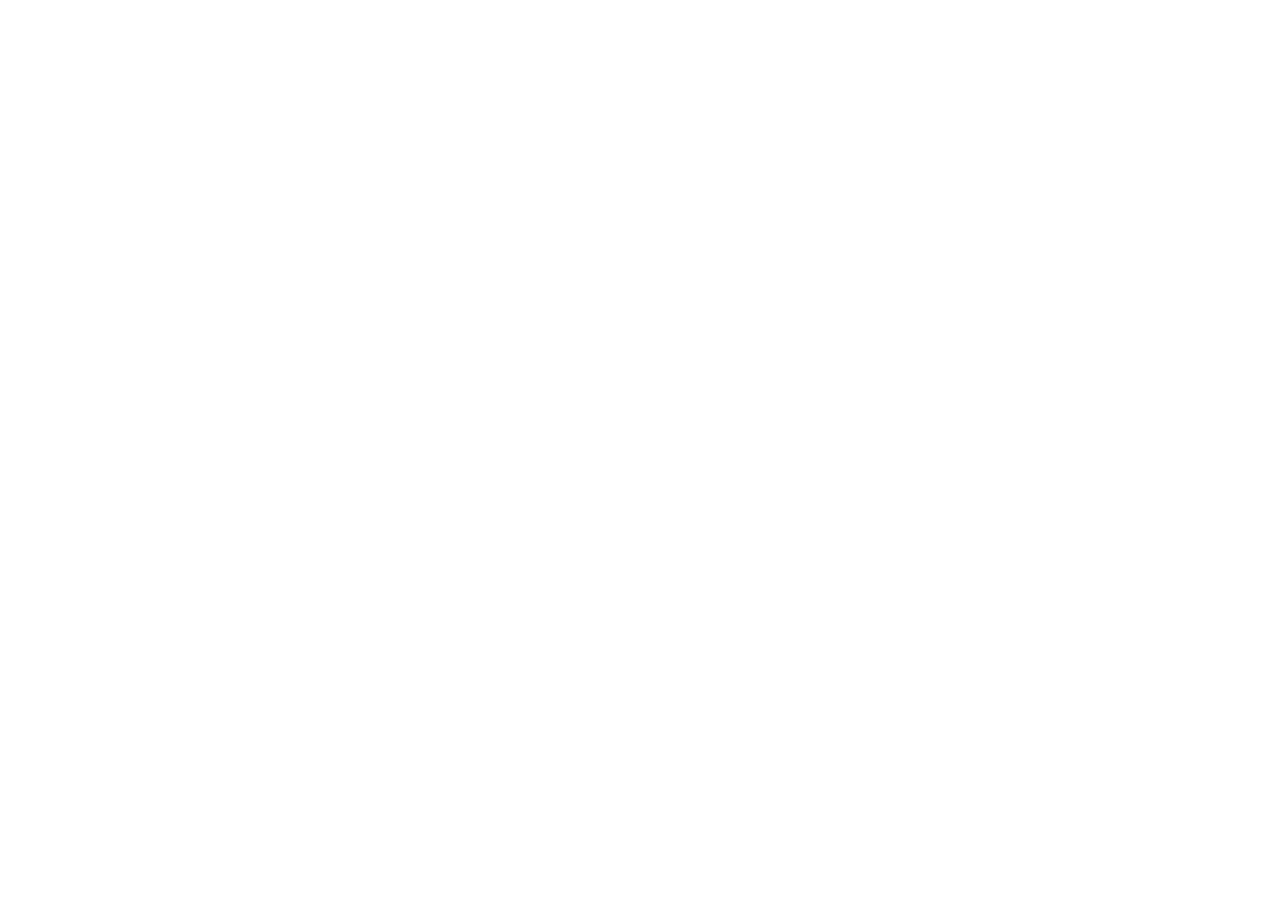
==== index.html @ 22c37ebd "First commit" ====
<!DOCTYPE html>
<html>
<head>
  <!--
    If you are serving your web app in a path other than the root, change the
    href value below to reflect the base path you are serving from.

    The path provided below has to start and end with a slash "/" in order for
    it to work correctly.

    For more details:
    * https://developer.mozilla.org/en-US/docs/Web/HTML/Element/base

    This is a placeholder for base href that will be replaced by the value of
    the `--base-href` argument provided to `flutter build`.
  -->
  <base href="/">

  <meta charset="UTF-8">
  <meta content="IE=Edge" http-equiv="X-UA-Compatible">
  <meta name="description" content="A new Flutter project.">

  <!-- iOS meta tags & icons -->
  <meta name="apple-mobile-web-app-capable" content="yes">
  <meta name="apple-mobile-web-app-status-bar-style" content="black">
  <meta name="apple-mobile-web-app-title" content="personal_website">
  <link rel="apple-touch-icon" href="icons/Icon-192.png">

  <title>personal_website</title>
  <link rel="manifest" href="manifest.json">
</head>
<body>
  <!-- This script installs service_worker.js to provide PWA functionality to
       application. For more information, see:
       https://developers.google.com/web/fundamentals/primers/service-workers -->
  <script>
    var serviceWorkerVersion = '2447662471';
    var scriptLoaded = false;
    function loadMainDartJs() {
      if (scriptLoaded) {
        return;
      }
      scriptLoaded = true;
      var scriptTag = document.createElement('script');
      scriptTag.src = 'main.dart.js';
      scriptTag.type = 'application/javascript';
      document.body.append(scriptTag);
    }

    if ('serviceWorker' in navigator) {
      // Service workers are supported. Use them.
      window.addEventListener('load', function () {
        // Wait for registration to finish before dropping the <script> tag.
        // Otherwise, the browser will load the script multiple times,
        // potentially different versions.
        var serviceWorkerUrl = 'flutter_service_worker.js?v=' + serviceWorkerVersion;
        navigator.serviceWorker.register(serviceWorkerUrl)
          .then((reg) => {
            function waitForActivation(serviceWorker) {
              serviceWorker.addEventListener('statechange', () => {
                if (serviceWorker.state == 'activated') {
                  console.log('Installed new service worker.');
                  loadMainDartJs();
                }
              });
            }
            if (!reg.active && (reg.installing || reg.waiting)) {
              // No active web worker and we have installed or are installing
              // one for the first time. Simply wait for it to activate.
              waitForActivation(reg.installing || reg.waiting);
            } else if (!reg.active.scriptURL.endsWith(serviceWorkerVersion)) {
              // When the app updates the serviceWorkerVersion changes, so we
              // need to ask the service worker to update.
              console.log('New service worker available.');
              reg.update();
              waitForActivation(reg.installing);
            } else {
              // Existing service worker is still good.
              console.log('Loading app from service worker.');
              loadMainDartJs();
            }
          });

        // If service worker doesn't succeed in a reasonable amount of time,
        // fallback to plaint <script> tag.
        setTimeout(() => {
          if (!scriptLoaded) {
            console.warn(
              'Failed to load app from service worker. Falling back to plain <script> tag.',
            );
            loadMainDartJs();
          }
        }, 4000);
      });
    } else {
      // Service workers not supported. Just drop the <script> tag.
      loadMainDartJs();
    }
  </script>
</body>
</html>
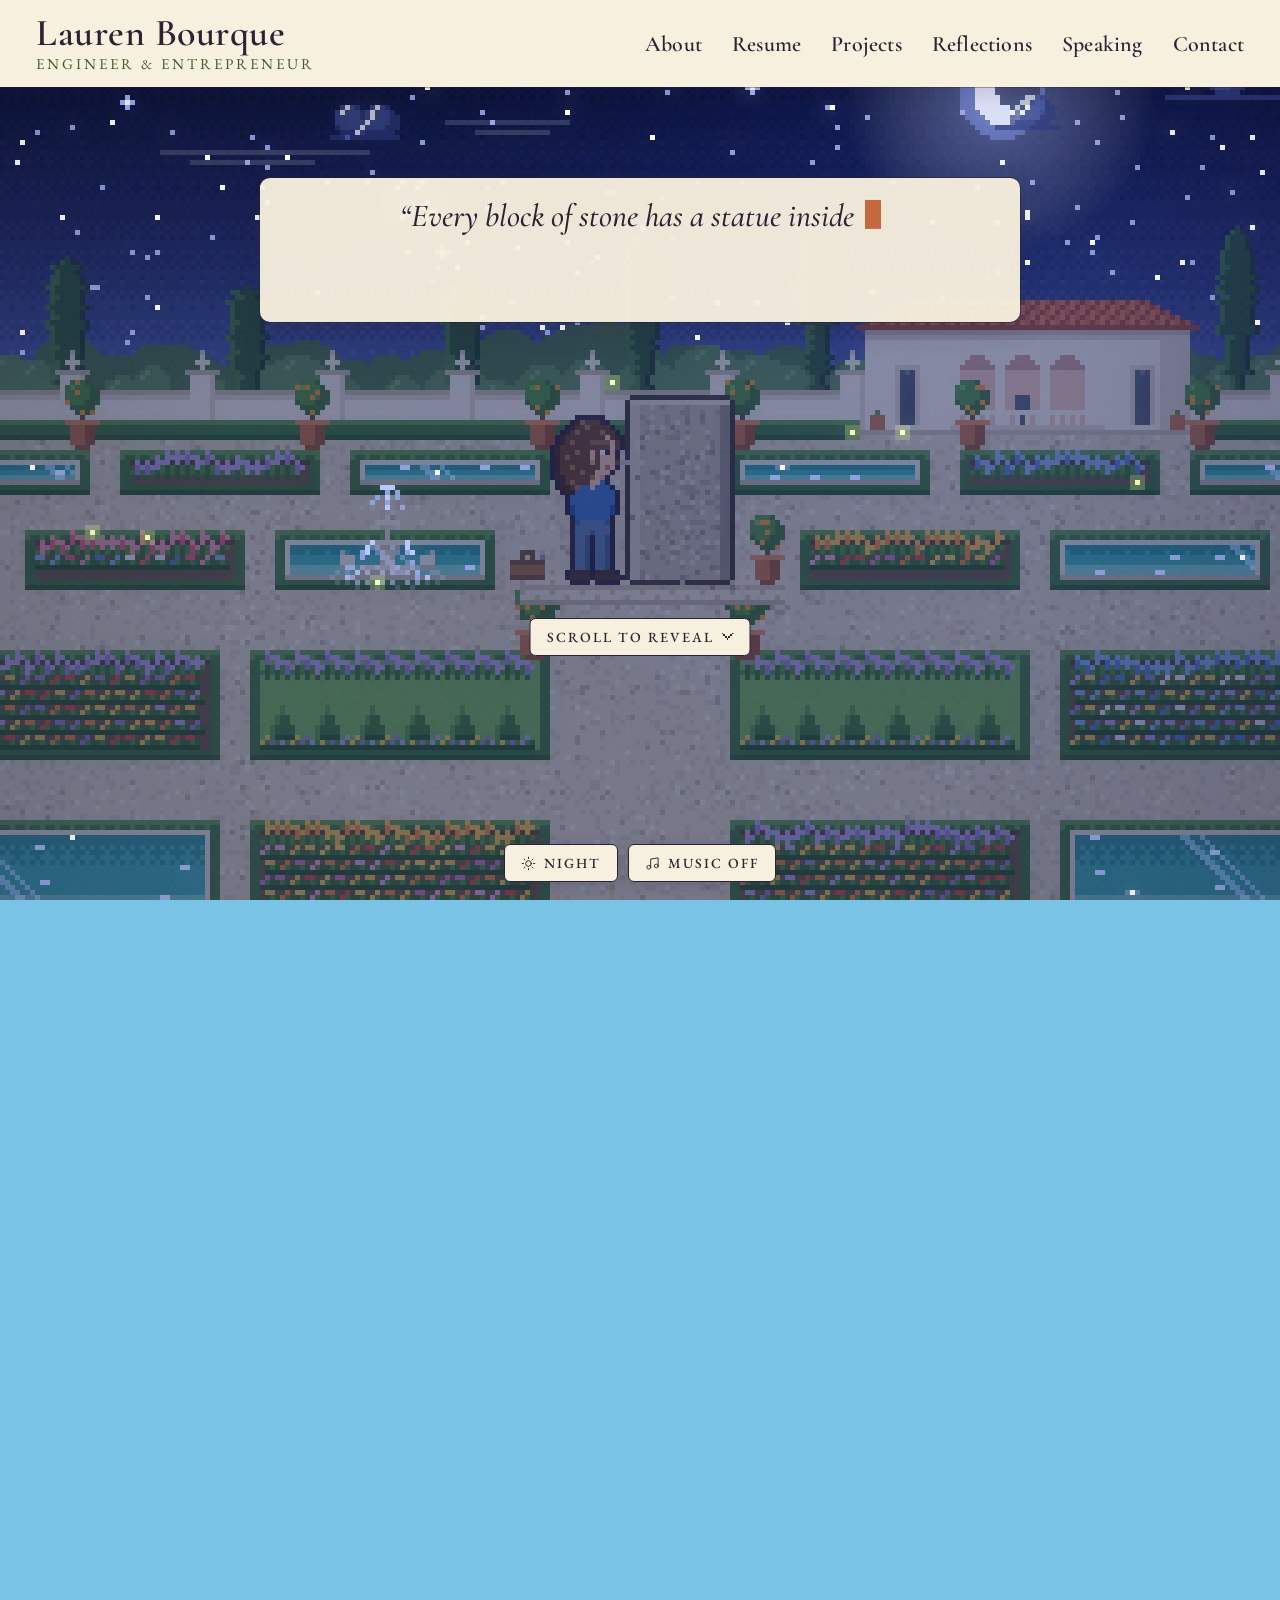
==== commit 4d880a40: "Placeholder: site moved to lolobq/My-Website Co-Authored-By: Claude Opus 5.5 <noreply@anthropic.com>" ====
--- a/index.html
+++ b/index.html
@@ -1,101 +1,53 @@
-<!DOCTYPE html>
-<html>
+<!doctype html>
+<html lang="en">
 <head>
-  <!--
-    If you are serving your web app in a path other than the root, change the
-    href value below to reflect the base path you are serving from.
+  <meta charset="utf-8">
+  <meta name="viewport" content="width=device-width, initial-scale=1">
+  <title>Lauren Bourque · Engineer & Entrepreneur</title>
+  <meta name="description" content="Lauren Bourque, software engineer and entrepreneur. Scroll to watch the sculpture take shape.">
+  <link rel="stylesheet" href="css/fonts.css">
+  <link rel="stylesheet" href="css/style.css">
+</head>
+<body class="home">
+  <header id="site-header"></header>
 
-    The path provided below has to start and end with a slash "/" in order for
-    it to work correctly.
+  <main>
+    <canvas id="scene" aria-hidden="true"></canvas>
+    <p class="sr-only">A pixel-art Italian Renaissance garden with a villa, cypresses and fountain pools. Lauren, in a blue top and jeans, stands beside a slab of stone and carves a statue of herself as you scroll.</p>
 
-    For more details:
-    * https://developer.mozilla.org/en-US/docs/Web/HTML/Element/base
+    <figure id="quote" class="zone-top-fixed">
+      <blockquote>
+        <p class="q-text" data-text="“Every block of stone has a statue inside it, and it is the task of the sculptor to discover it.”"></p>
+        <span class="sr-only">Every block of stone has a statue inside it, and it is the task of the sculptor to discover it.</span>
+      </blockquote>
+      <figcaption>Michelangelo</figcaption>
+    </figure>
 
-    This is a placeholder for base href that will be replaced by the value of
-    the `--base-href` argument provided to `flutter build`.
-  -->
-  <base href="/">
+    <button id="scroll-hint" class="btn" type="button">
+      <span>Scroll to reveal</span>
+      <svg class="icon bob" viewBox="0 0 7 5" aria-hidden="true" shape-rendering="crispEdges" fill="currentColor"><rect x="0" y="0" width="1" height="1"/><rect x="6" y="0" width="1" height="1"/><rect x="1" y="1" width="1" height="1"/><rect x="5" y="1" width="1" height="1"/><rect x="2" y="2" width="1" height="1"/><rect x="4" y="2" width="1" height="1"/><rect x="3" y="3" width="1" height="1"/></svg>
+    </button>
 
-  <meta charset="UTF-8">
-  <meta content="IE=Edge" http-equiv="X-UA-Compatible">
-  <meta name="description" content="A new Flutter project.">
+    <section id="story" aria-label="My story"></section>
 
-  <!-- iOS meta tags & icons -->
-  <meta name="apple-mobile-web-app-capable" content="yes">
-  <meta name="apple-mobile-web-app-status-bar-style" content="black">
-  <meta name="apple-mobile-web-app-title" content="personal_website">
-  <link rel="apple-touch-icon" href="icons/Icon-192.png">
+    <div id="dock" role="group" aria-label="Scene controls">
+      <button id="time-toggle" class="btn btn-small" type="button" aria-label="Change the time of day" title="Change the time of day in the garden">
+        <svg class="line-icon" viewBox="0 0 24 24" aria-hidden="true" fill="none" stroke="currentColor" stroke-width="1.5" stroke-linecap="round"><circle cx="12" cy="12" r="4.5"/><path d="M12 2v2M12 20v2M4.9 4.9l1.4 1.4M17.7 17.7l1.4 1.4M2 12h2M20 12h2M4.9 19.1l1.4-1.4M17.7 6.3l1.4-1.4"/></svg>
+        <span>Day</span>
+      </button>
+      <button id="music-toggle" class="btn btn-small" type="button" aria-label="Toggle background music" aria-pressed="false" title="Play “Discovering Meaning” by R Eugene">
+        <svg class="line-icon" viewBox="0 0 24 24" aria-hidden="true" fill="none" stroke="currentColor" stroke-width="1.5" stroke-linecap="round" stroke-linejoin="round"><path d="M9 18V5l12-2v13"/><circle cx="6" cy="18" r="3"/><circle cx="18" cy="16" r="3"/></svg>
+        <span>Music off</span>
+      </button>
+      <audio id="bg-music" src="assets/music/discovering-meaning.mp3" preload="none" loop></audio>
+    </div>
 
-  <title>personal_website</title>
-  <link rel="manifest" href="manifest.json">
-</head>
-<body>
-  <!-- This script installs service_worker.js to provide PWA functionality to
-       application. For more information, see:
-       https://developers.google.com/web/fundamentals/primers/service-workers -->
-  <script>
-    var serviceWorkerVersion = '2447662471';
-    var scriptLoaded = false;
-    function loadMainDartJs() {
-      if (scriptLoaded) {
-        return;
-      }
-      scriptLoaded = true;
-      var scriptTag = document.createElement('script');
-      scriptTag.src = 'main.dart.js';
-      scriptTag.type = 'application/javascript';
-      document.body.append(scriptTag);
-    }
+    <div id="scroll-space" aria-hidden="true"></div>
+  </main>
 
-    if ('serviceWorker' in navigator) {
-      // Service workers are supported. Use them.
-      window.addEventListener('load', function () {
-        // Wait for registration to finish before dropping the <script> tag.
-        // Otherwise, the browser will load the script multiple times,
-        // potentially different versions.
-        var serviceWorkerUrl = 'flutter_service_worker.js?v=' + serviceWorkerVersion;
-        navigator.serviceWorker.register(serviceWorkerUrl)
-          .then((reg) => {
-            function waitForActivation(serviceWorker) {
-              serviceWorker.addEventListener('statechange', () => {
-                if (serviceWorker.state == 'activated') {
-                  console.log('Installed new service worker.');
-                  loadMainDartJs();
-                }
-              });
-            }
-            if (!reg.active && (reg.installing || reg.waiting)) {
-              // No active web worker and we have installed or are installing
-              // one for the first time. Simply wait for it to activate.
-              waitForActivation(reg.installing || reg.waiting);
-            } else if (!reg.active.scriptURL.endsWith(serviceWorkerVersion)) {
-              // When the app updates the serviceWorkerVersion changes, so we
-              // need to ask the service worker to update.
-              console.log('New service worker available.');
-              reg.update();
-              waitForActivation(reg.installing);
-            } else {
-              // Existing service worker is still good.
-              console.log('Loading app from service worker.');
-              loadMainDartJs();
-            }
-          });
-
-        // If service worker doesn't succeed in a reasonable amount of time,
-        // fallback to plaint <script> tag.
-        setTimeout(() => {
-          if (!scriptLoaded) {
-            console.warn(
-              'Failed to load app from service worker. Falling back to plain <script> tag.',
-            );
-            loadMainDartJs();
-          }
-        }, 4000);
-      });
-    } else {
-      // Service workers not supported. Just drop the <script> tag.
-      loadMainDartJs();
-    }
-  </script>
+  <script src="js/content.js"></script>
+  <script src="js/sprites.js"></script>
+  <script src="js/common.js"></script>
+  <script src="js/scene.js"></script>
 </body>
 </html>
--- a/css/fonts.css
+++ b/css/fonts.css
@@ -0,0 +1,5 @@
+/* Self-hosted Latin subsets (SIL Open Font License) */
+@font-face { font-family: "Cormorant Garamond"; font-style: normal; font-weight: 300 700; font-display: swap; src: url(../assets/fonts/cormorant.woff2) format("woff2"); }
+@font-face { font-family: "Cormorant Garamond"; font-style: italic; font-weight: 500; font-display: swap; src: url(../assets/fonts/cormorant-italic.woff2) format("woff2"); }
+@font-face { font-family: "EB Garamond"; font-style: normal; font-weight: 400 800; font-display: swap; src: url(../assets/fonts/eb-garamond.woff2) format("woff2"); }
+@font-face { font-family: "EB Garamond"; font-style: italic; font-weight: 400; font-display: swap; src: url(../assets/fonts/eb-garamond-italic.woff2) format("woff2"); }
--- a/css/style.css
+++ b/css/style.css
@@ -0,0 +1,661 @@
+:root {
+  --ink: #2b2233;
+  --ink-soft: #4a3f55;
+  --paper: #f7f0de;
+  --paper-2: #ece0c2;
+  --moss: #4f7a3a;
+  --moss-dark: #3a5c2a;
+  --clay: #c4693f;
+  --clay-dark: #9c4f2d;
+  --px: 4px;
+  --header-h: 104px;
+  --fig-top: 50vh;
+  --fig-bottom: 60vh;
+  --display: "Cormorant Garamond", "EB Garamond", Garamond, Georgia, serif;
+  --text: "EB Garamond", Garamond, Georgia, serif;
+  color-scheme: light;
+}
+
+* { box-sizing: border-box; }
+html, body { margin: 0; }
+body {
+  background: #78c3e6;
+  color: var(--ink);
+  font-family: var(--text);
+  -webkit-font-smoothing: antialiased;
+}
+a { color: inherit; }
+.sr-only {
+  position: absolute; width: 1px; height: 1px; padding: 0; margin: -1px;
+  overflow: hidden; clip: rect(0 0 0 0); white-space: nowrap; border: 0;
+}
+
+/* Pixel border: notched corners made of box-shadows */
+.pixel-box {
+  background: var(--paper);
+  box-shadow:
+    0 calc(-1 * var(--px)) 0 0 var(--ink),
+    0 var(--px) 0 0 var(--ink),
+    calc(-1 * var(--px)) 0 0 0 var(--ink),
+    var(--px) 0 0 0 var(--ink),
+    inset 0 calc(-1 * var(--px)) 0 0 var(--paper-2);
+}
+
+/* ───────────── Header ───────────── */
+#site-header {
+  position: fixed;
+  top: 0; left: 0; right: 0;
+  z-index: 20;
+  display: flex;
+  gap: 16px;
+  padding: 12px 16px;
+  background: var(--ink);
+}
+.photo {
+  flex: none;
+  width: 80px; height: 80px;
+  display: block;
+  overflow: hidden;
+  background: #a6dbef;
+}
+.photo img, .photo canvas {
+  width: 100%; height: 100%;
+  object-fit: cover;
+  display: block;
+  image-rendering: pixelated;
+}
+.bar {
+  flex: 1;
+  min-width: 0;
+  display: flex;
+  align-items: center;
+  justify-content: space-between;
+  gap: 16px;
+  padding: 10px 20px;
+}
+.who { text-decoration: none; display: flex; flex-direction: column; gap: 2px; min-width: 0; }
+.name {
+  font-family: var(--display);
+  font-weight: 600;
+  font-size: 38px;
+  line-height: 1;
+  letter-spacing: 0.5px;
+}
+.tagline {
+  font-family: var(--text);
+  font-size: 15px;
+  color: var(--moss-dark);
+  letter-spacing: 3px;
+  text-transform: uppercase;
+}
+.actions { display: flex; gap: 10px; flex-wrap: wrap; justify-content: flex-end; }
+
+.btn {
+  display: inline-flex;
+  align-items: center;
+  gap: 8px;
+  font-family: var(--text);
+  font-size: 17px;
+  font-weight: 500;
+  letter-spacing: 0.3px;
+  color: var(--ink);
+  text-decoration: none;
+  background: #fffaf0;
+  border: 0;
+  padding: 8px 12px;
+  cursor: pointer;
+  box-shadow:
+    0 -3px 0 0 var(--ink), 0 3px 0 0 var(--ink),
+    -3px 0 0 0 var(--ink), 3px 0 0 0 var(--ink),
+    inset -3px -3px 0 0 var(--paper-2);
+  transition: transform 80ms steps(2);
+}
+.btn:hover { background: #fff; transform: translateY(-2px); }
+.btn:active { transform: translateY(1px); box-shadow: 0 -3px 0 0 var(--ink), 0 3px 0 0 var(--ink), -3px 0 0 0 var(--ink), 3px 0 0 0 var(--ink), inset 3px 3px 0 0 var(--paper-2); }
+.btn:focus-visible { outline: 3px dashed var(--clay); outline-offset: 6px; }
+.btn.is-current { background: var(--moss); color: #fff; box-shadow: 0 -3px 0 0 var(--ink), 0 3px 0 0 var(--ink), -3px 0 0 0 var(--ink), 3px 0 0 0 var(--ink), inset -3px -3px 0 0 var(--moss-dark); }
+.icon { width: 18px; height: 18px; flex: none; }
+
+/* ───────────── Scene ───────────── */
+#scene {
+  position: fixed;
+  left: 50%;
+  transform: translateX(-50%);
+  top: var(--header-h);
+  image-rendering: pixelated;
+  image-rendering: crisp-edges;
+  z-index: 0;
+}
+#scroll-space { position: relative; z-index: -1; }
+
+/* zones above and below the sculptor */
+#quote, .card.zone-top {
+  position: fixed;
+  left: 50%;
+  top: calc((var(--header-h) + var(--fig-top)) / 2 + 6px);
+}
+.card.zone-bottom {
+  position: fixed;
+  left: 50%;
+  top: calc((var(--fig-bottom) + 100vh) / 2 + 10px);
+}
+
+#quote {
+  z-index: 5;
+  margin: 0;
+  width: min(760px, calc(100vw - 40px));
+  transform: translate(-50%, -50%);
+  padding: 18px 26px 16px;
+  text-align: center;
+  background: rgba(247, 240, 222, 0.92);
+  box-shadow:
+    0 -4px 0 0 var(--ink), 0 4px 0 0 var(--ink), -4px 0 0 0 var(--ink), 4px 0 0 0 var(--ink),
+    inset 0 -4px 0 0 var(--paper-2);
+  transition: opacity 400ms ease, transform 400ms ease;
+  animation: pop-in 520ms steps(6) backwards 150ms;
+}
+#quote blockquote { margin: 0; }
+.q-text {
+  margin: 0;
+  min-height: 2.6em;
+  font-family: var(--display);
+  font-style: italic;
+  font-weight: 500;
+  font-size: clamp(22px, 2.6vw, 32px);
+  line-height: 1.25;
+}
+.q-text::after {
+  content: "";
+  display: inline-block;
+  width: 0.5em; height: 0.9em;
+  margin-left: 4px;
+  vertical-align: -0.1em;
+  background: var(--clay);
+  animation: blink 900ms steps(1) infinite;
+}
+#quote.is-typed .q-text::after { display: none; }
+#quote figcaption {
+  margin-top: 8px;
+  font-family: var(--text);
+  font-size: 15px;
+  letter-spacing: 3px;
+  text-transform: uppercase;
+  color: var(--moss-dark);
+  opacity: 0;
+  transition: opacity 600ms ease;
+}
+#quote figcaption::before { content: "— "; }
+#quote.is-typed figcaption { opacity: 1; }
+#quote.is-gone { opacity: 0; transform: translate(-50%, -80%); pointer-events: none; }
+
+@keyframes pop-in {
+  0% { transform: translate(-50%, -50%) scale(0.2); opacity: 0; }
+  60% { transform: translate(-50%, -50%) scale(1.06); opacity: 1; }
+  100% { transform: translate(-50%, -50%) scale(1); opacity: 1; }
+}
+@keyframes blink { 50% { opacity: 0; } }
+
+#scroll-hint {
+  position: fixed;
+  z-index: 5;
+  left: 50%;
+  top: calc(var(--fig-bottom) + 28px);
+  transform: translateX(-50%);
+  transition: opacity 300ms ease;
+}
+#scroll-hint:hover { transform: translate(-50%, -2px); }
+#scroll-hint.is-gone { opacity: 0; pointer-events: none; }
+.bob { animation: bob 1.2s steps(2) infinite; width: 14px; height: 10px; }
+@keyframes bob { 50% { transform: translateY(3px); } }
+
+#time-toggle {
+  position: fixed;
+  z-index: 6;
+  right: 16px;
+  top: calc(var(--header-h) + 14px);
+}
+.btn-small { font-size: 14px; padding: 6px 10px; }
+.btn-small .icon { width: 14px; height: 14px; }
+
+/* ───────────── Story cards ───────────── */
+.card {
+  z-index: 4;
+  width: min(620px, calc(100vw - 40px));
+  max-height: calc((var(--fig-top) - var(--header-h)) - 36px);
+  overflow: auto;
+  padding: 20px 24px;
+  transform: translate(calc(-50% + 110vw), -50%);
+  visibility: hidden;
+  will-change: transform;
+}
+.card.zone-bottom { max-height: calc(100vh - var(--fig-bottom) - 40px); }
+.kicker {
+  margin: 0 0 6px;
+  font-family: var(--text);
+  font-size: 13px;
+  letter-spacing: 2.5px;
+  text-transform: uppercase;
+  color: var(--clay-dark);
+}
+.card h2 {
+  margin: 0 0 10px;
+  font-family: var(--display);
+  font-weight: 600;
+  font-size: clamp(24px, 2.6vw, 32px);
+  line-height: 1.15;
+}
+.card p { margin: 0 0 8px; font-size: 18px; line-height: 1.5; color: var(--ink-soft); }
+.gallery { display: flex; gap: 10px; margin: 12px 0 4px; }
+.gallery img, .gallery .ph {
+  flex: 1;
+  aspect-ratio: 3 / 4;
+  max-height: 112px;
+  object-fit: cover;
+  min-width: 0;
+  box-shadow: 0 0 0 3px var(--ink);
+}
+.ph {
+  display: grid;
+  place-items: center;
+  padding: 6px;
+  text-align: center;
+  font-family: var(--text);
+  font-style: italic;
+  font-size: 14px;
+  color: var(--ink-soft);
+  background:
+    repeating-linear-gradient(45deg, transparent 0 6px, rgba(43, 34, 51, 0.06) 6px 12px),
+    var(--paper-2);
+}
+.links { display: flex; flex-wrap: wrap; gap: 12px; margin-top: 14px; }
+.btn-link { background: var(--moss); color: #fff; box-shadow: 0 -3px 0 0 var(--ink), 0 3px 0 0 var(--ink), -3px 0 0 0 var(--ink), 3px 0 0 0 var(--ink), inset -3px -3px 0 0 var(--moss-dark); }
+.btn-link:hover { background: #5b8a43; }
+.card-cta { text-align: center; }
+.btn-big {
+  margin-top: 12px;
+  font-size: 22px;
+  padding: 14px 28px;
+  background: var(--clay);
+  color: #fff;
+  box-shadow: 0 -4px 0 0 var(--ink), 0 4px 0 0 var(--ink), -4px 0 0 0 var(--ink), 4px 0 0 0 var(--ink), inset -4px -4px 0 0 var(--clay-dark);
+}
+.btn-big:hover { background: #d27a50; }
+
+/* ───────────── Inner pages ───────────── */
+body.page {
+  min-height: 100vh;
+  background:
+    linear-gradient(#78c3e6 0 30%, #a2d8ee 30% 50%, #cfeef6 50% 62%, #76b657 62%);
+  background-attachment: fixed;
+}
+.page-main {
+  position: relative;
+  max-width: 820px;
+  margin: 0 auto;
+  padding: calc(var(--header-h) + 36px) 20px 60px;
+}
+.page-main > .pixel-box { padding: 28px 32px; }
+.page-main h1 { font-family: var(--display); font-size: 44px; margin: 0 0 6px; }
+.page-main .lede { margin: 0 0 24px; color: var(--ink-soft); }
+.post-list { list-style: none; margin: 0; padding: 0; display: grid; gap: 18px; }
+.post-list a { display: block; text-decoration: none; padding: 16px 18px; background: #fffaf0; box-shadow: 0 0 0 3px var(--ink); }
+.post-list a:hover { background: #fff; }
+.post-list time, .post time { font-family: var(--text); font-size: 13px; letter-spacing: 2px; text-transform: uppercase; color: var(--clay-dark); }
+.post-list h2 { font-family: var(--display); margin: 4px 0 6px; font-size: 28px; }
+.post-list p { margin: 0; color: var(--ink-soft); }
+.post h1 { margin-top: 6px; }
+.post p { line-height: 1.7; font-size: 19px; }
+.back { display: inline-block; margin-bottom: 18px; }
+.resume-frame { width: 100%; height: 78vh; border: 0; box-shadow: 0 0 0 3px var(--ink); background: #fff; }
+.resume-actions { display: flex; gap: 12px; flex-wrap: wrap; margin-bottom: 18px; }
+
+/* ───────────── Small screens ───────────── */
+@media (max-width: 900px) {
+  .name { font-size: 30px; }
+}
+@media (max-width: 560px) {
+  #site-header { padding: 10px 12px; gap: 12px; }
+  .photo { width: 92px; height: 92px; }
+  .bar { flex-direction: column; align-items: flex-start; justify-content: center; gap: 8px; padding: 8px 12px; }
+  .name { font-size: 26px; }
+  .tagline { font-size: 11px; letter-spacing: 2px; }
+  .actions { gap: 9px; justify-content: flex-start; }
+  .card { padding: 14px 16px; }
+  #time-toggle span { display: none; }
+  .card p { font-size: 16.5px; }
+  .card h2 { font-size: 22px; }
+  .gallery .ph, .gallery img { max-height: 90px; }
+  #quote { padding: 14px 16px; }
+  .page-main > .pixel-box { padding: 20px; }
+}
+
+@media (prefers-reduced-motion: reduce) {
+  #quote { animation: none; }
+  .bob, .q-text::after { animation: none; }
+}
+
+/* ───────────── Refined buttons (override the pixel style) ───────────── */
+.actions { gap: 4px 28px; align-items: center; }
+.nav-link {
+  position: relative;
+  font-family: var(--text);
+  font-size: 15px;
+  letter-spacing: 2.5px;
+  text-transform: uppercase;
+  text-decoration: none;
+  color: var(--ink);
+  padding: 6px 0;
+}
+.nav-link::after {
+  content: "";
+  position: absolute;
+  left: 0; right: 100%; bottom: 0;
+  height: 1px;
+  background: currentColor;
+  transition: right 260ms ease;
+}
+.nav-link:hover::after, .nav-link.is-current::after, .nav-link:focus-visible::after { right: 0; }
+.nav-link:hover { color: var(--clay-dark); }
+.nav-link:focus-visible { outline: none; }
+
+.btn, .btn:active, .btn.is-current, .btn-link, .btn-big {
+  font-family: var(--text);
+  font-size: 14px;
+  letter-spacing: 2px;
+  text-transform: uppercase;
+  background: var(--paper);
+  color: var(--ink);
+  border: 1px solid var(--ink);
+  border-radius: 0;
+  box-shadow: none;
+  padding: 9px 16px;
+  transform: none;
+  transition: background 200ms ease, color 200ms ease;
+}
+.btn:hover { background: var(--ink); color: var(--paper); transform: none; }
+.btn:focus-visible { outline: 1px solid var(--ink); outline-offset: 3px; }
+#scroll-hint:hover { transform: translateX(-50%); }
+.btn-link { background: transparent; }
+.btn-big { margin-top: 14px; font-size: 16px; letter-spacing: 3px; padding: 14px 34px; background: var(--ink); color: var(--paper); }
+.btn-big:hover { background: var(--clay-dark); border-color: var(--clay-dark); color: #fff; }
+.btn .icon { width: 12px; height: 12px; }
+.bob { width: 11px; height: 8px; }
+
+@media (max-width: 900px) {
+  .actions { gap: 2px 18px; }
+  .nav-link { font-size: 13px; letter-spacing: 2px; }
+}
+@media (max-width: 560px) {
+  .bar { gap: 4px; }
+  .actions { gap: 0 14px; }
+  .nav-link { font-size: 11.5px; letter-spacing: 1.5px; padding: 3px 0; }
+}
+
+/* ───────────── Floating, rounded header ───────────── */
+#site-header {
+  top: 16px; left: 16px; right: auto;
+  max-width: calc(100vw - 32px);
+  padding: 0;
+  gap: 14px;
+  background: transparent;
+  align-items: stretch;
+}
+#site-header .photo, #site-header .bar {
+  box-shadow: 0 6px 24px rgba(43, 34, 51, 0.18), 0 0 0 1px rgba(43, 34, 51, 0.55);
+}
+#site-header .photo { width: 84px; height: 84px; border-radius: 14px; }
+#site-header .bar {
+  flex: 0 1 auto;
+  gap: 56px;
+  padding: 12px 28px;
+  border-radius: 18px;
+  background: rgba(247, 240, 222, 0.95);
+}
+#scene { top: 0; }
+body.page { background-attachment: fixed; }
+@media (max-width: 900px) {
+  #site-header .bar { gap: 28px; padding: 10px 20px; }
+}
+@media (max-width: 560px) {
+  #site-header { top: 10px; left: 10px; max-width: calc(100vw - 20px); gap: 10px; }
+  #site-header .photo { width: 80px; height: 80px; border-radius: 12px; }
+  #site-header .bar { flex: 1; gap: 4px; padding: 8px 14px; border-radius: 14px; }
+}
+
+/* Photo stands on its own in the corner, larger */
+#site-header { gap: 22px; align-items: flex-start; }
+#site-header .photo { width: 118px; height: 118px; border-radius: 16px; }
+#site-header .bar { margin-top: 8px; }
+@media (max-width: 560px) {
+  #site-header { gap: 12px; }
+  #site-header .photo { width: 96px; height: 96px; border-radius: 14px; }
+  #site-header .bar { margin-top: 0; }
+}
+
+/* Quote and story cards share the rounded, floating look of the header */
+#quote, .card {
+  border-radius: 18px;
+  background: rgba(247, 240, 222, 0.96);
+  box-shadow: 0 8px 28px rgba(43, 34, 51, 0.2), 0 0 0 1px rgba(43, 34, 51, 0.55);
+}
+.gallery img, .gallery .ph { border-radius: 8px; box-shadow: 0 0 0 1px rgba(43, 34, 51, 0.5); }
+.page-main > .pixel-box { border-radius: 18px; box-shadow: 0 8px 28px rgba(43, 34, 51, 0.2), 0 0 0 1px rgba(43, 34, 51, 0.55); }
+.post-list a { border-radius: 10px; box-shadow: 0 0 0 1px rgba(43, 34, 51, 0.5); }
+.resume-frame { border-radius: 8px; box-shadow: 0 0 0 1px rgba(43, 34, 51, 0.5); }
+.gallery img, .gallery .ph { max-height: 92px; }
+.btn { border-radius: 10px; }
+
+/* Softer corners everywhere */
+#site-header .photo { border-radius: 10px; }
+#site-header .bar, #quote, .card, .page-main > .pixel-box { border-radius: 10px; }
+.btn { border-radius: 6px; }
+.gallery img, .gallery .ph, .resume-frame { border-radius: 5px; }
+.post-list a { border-radius: 7px; }
+
+/* Wide screens: bar centered, photo stays in the top-left corner */
+@media (min-width: 1390px) {
+  #site-header .bar { gap: clamp(56px, calc(100vw - 1330px), 200px); }
+  #site-header { left: 16px; right: 16px; max-width: none; justify-content: center; min-height: 118px; }
+  #site-header .photo { position: absolute; left: 0; top: 0; }
+}
+
+/* Line icons in the header links */
+.nav-link { display: inline-flex; align-items: center; gap: 8px; }
+.line-icon { width: 17px; height: 17px; flex: none; margin-top: -2px; }
+.nav-link::after { left: 25px; }
+@media (max-width: 560px) {
+  .nav-link span { display: none; }
+  .nav-link::after { left: 0; }
+  .line-icon { width: 21px; height: 21px; }
+  .actions { gap: 0 18px; margin-top: 4px; }
+}
+
+/* ───────────── Story cards beside the sculptor, rising bottom → top ───────────── */
+.card, .card.side-left, .card.side-right {
+  --y: 100vh;
+  position: fixed;
+  top: calc((var(--header-h) + 100vh) / 2 + 8px);
+  width: min(560px, calc(50vw - var(--fig-half) - 56px));
+  max-height: calc(100vh - var(--header-h) - 56px);
+  transform: translateY(calc(-50% + var(--y)));
+  padding: 26px 30px;
+}
+.card.side-left { left: auto; right: calc(50vw + var(--fig-half) + 24px); }
+.card.side-right { left: calc(50vw + var(--fig-half) + 24px); right: auto; }
+.card-cta { text-align: left; }
+.gallery { gap: 12px; }
+.gallery img, .gallery .ph { max-height: 220px; }
+
+/* Narrow screens: no room beside her, so cards rise into the area below */
+@media (max-width: 900px) {
+  .card, .card.side-left, .card.side-right {
+    left: 50%; right: auto;
+    top: calc((var(--fig-bottom) + 100vh) / 2 + 6px);
+    width: calc(100vw - 32px);
+    max-height: calc(100vh - var(--fig-bottom) - 28px);
+    transform: translate(-50%, calc(-50% + var(--y)));
+    padding: 16px 18px;
+  }
+  .gallery img, .gallery .ph { max-height: 92px; }
+}
+
+/* Circular profile photo */
+#site-header .photo { border-radius: 50%; transition: transform 200ms ease, box-shadow 200ms ease; }
+#site-header .photo:hover { transform: scale(1.04); box-shadow: 0 8px 28px rgba(43, 34, 51, 0.28), 0 0 0 2px var(--paper), 0 0 0 3px rgba(43, 34, 51, 0.55); }
+#site-header .photo:focus-visible { outline: 2px solid var(--ink); outline-offset: 4px; }
+
+/* Time-of-day toggle tucked into the top-right corner on wide screens */
+@media (min-width: 1390px) {
+  #time-toggle { top: 24px; right: 16px; } /* matches the bar: header top 16px + bar margin 8px */
+}
+
+/* Bottom-center dock: time of day + music */
+#dock {
+  position: fixed;
+  z-index: 6;
+  left: 50%;
+  bottom: 18px;
+  transform: translateX(-50%);
+  display: flex;
+  gap: 10px;
+}
+#dock #time-toggle, #dock #time-toggle[style] { position: static; top: auto; right: auto; }
+@media (min-width: 1390px) { #dock #time-toggle { top: auto; right: auto; } }
+#dock .btn { box-shadow: 0 4px 16px rgba(43, 34, 51, 0.18); }
+#dock .line-icon { width: 15px; height: 15px; margin-top: 0; }
+#music-toggle[aria-pressed="true"] { background: var(--ink); color: var(--paper); }
+#music-toggle.is-missing { opacity: 0.6; }
+#dock .btn { white-space: nowrap; }
+@media (max-width: 560px) {
+  #dock span { display: none; }
+  #dock .btn { padding: 9px 12px; }
+  #dock .line-icon { width: 18px; height: 18px; }
+}
+@media (max-width: 900px) {
+  .card, .card.side-left, .card.side-right { max-height: calc(100vh - var(--fig-bottom) - 84px); top: calc((var(--fig-bottom) + 100vh - 56px) / 2 + 6px); }
+}
+
+/* ───────────── Full-width top bar (photo inside) ───────────── */
+#site-header, #site-header[style] {
+  top: 0; left: 0; right: 0;
+  max-width: none;
+  min-height: 0;
+  padding: 0;
+  gap: 0;
+  justify-content: stretch;
+  background: transparent;
+}
+#site-header .bar, #site-header .bar[class] {
+  flex: 1;
+  margin: 0;
+  gap: 18px;
+  padding: 12px 32px;
+  border-radius: 0;
+  background: var(--paper);
+  box-shadow: 0 1px 0 rgba(43, 34, 51, 0.35), 0 6px 20px rgba(43, 34, 51, 0.15);
+  justify-content: flex-start;
+}
+#site-header .photo, #site-header .photo[class] {
+  position: static;
+  flex: none;
+  width: 64px; height: 64px;
+  border-radius: 50%;
+  box-shadow: 0 0 0 1px rgba(43, 34, 51, 0.45);
+}
+#site-header .who { margin-right: auto; }
+#site-header .actions { gap: 4px 26px; }
+@media (min-width: 1390px) {
+  #site-header { left: 0; right: 0; justify-content: stretch; min-height: 0; }
+  #site-header .photo { position: static; }
+  #site-header .bar { gap: 18px; }
+}
+@media (max-width: 1100px) {
+  #site-header .actions { gap: 4px 18px; }
+  .nav-link { font-size: 13px; letter-spacing: 2px; }
+}
+@media (max-width: 900px) {
+  .nav-link span { display: none; }
+  .nav-link::after { left: 0; }
+  .line-icon { width: 20px; height: 20px; }
+}
+@media (max-width: 560px) {
+  #site-header { top: 0; left: 0; max-width: none; }
+  #site-header .bar { flex-direction: row; flex-wrap: wrap; align-items: center; gap: 6px 12px; padding: 10px 14px; border-radius: 0; }
+  #site-header .photo { width: 52px; height: 52px; }
+  #site-header .who { margin-right: 0; flex: 1; min-width: 0; }
+  #site-header .actions { width: 100%; justify-content: space-between; margin-top: 2px; gap: 0; }
+  .name { font-size: 24px; }
+  .tagline { font-size: 10px; letter-spacing: 1.5px; }
+}
+.about-head { display: flex; gap: 22px; align-items: center; margin-bottom: 18px; }
+.about-photo { width: 120px; height: 120px; border-radius: 50%; object-fit: cover; box-shadow: 0 0 0 1px rgba(43,34,51,.45); }
+.page-main p { font-size: 18px; line-height: 1.65; }
+.item-list { list-style: none; margin: 0; padding: 0; display: grid; gap: 18px; }
+.item-list li { padding: 18px 20px; background: #fffaf0; border-radius: 7px; box-shadow: 0 0 0 1px rgba(43,34,51,.4); }
+.item-list h2 { font-family: var(--display); font-size: 28px; margin: 2px 0 6px; }
+.item-meta { margin: 0; font-size: 13px !important; letter-spacing: 2px; text-transform: uppercase; color: var(--clay-dark); }
+.contact-actions { display: flex; flex-wrap: wrap; gap: 12px; align-items: center; margin: 8px 0 14px; }
+.contact-actions .btn-big { margin-top: 0; }
+.contact-email { color: var(--ink-soft); font-size: 16px !important; }
+#scroll-hint { white-space: nowrap; }
+body.page { background: linear-gradient(180deg, #bcdcef 0%, #e3eff0 45%, #efe9da 100%) fixed; }
+
+/* Photo fills the bar's top-left corner, edge to edge */
+#site-header .bar, #site-header .bar[class] { padding: 0 32px 0 0; gap: 22px; align-items: center; }
+#site-header .photo, #site-header .photo[class] {
+  width: 88px; height: 88px;
+  border-radius: 0;
+  box-shadow: none;
+  align-self: stretch;
+  overflow: hidden;
+}
+#site-header .photo:hover { transform: none; box-shadow: none; }
+#site-header .photo img { transition: transform 300ms ease; }
+#site-header .photo:hover img { transform: scale(1.05); }
+@media (max-width: 560px) {
+  #site-header .bar, #site-header .bar[class] { padding: 0 14px 0 0; gap: 0 12px; }
+  #site-header .photo, #site-header .photo[class] { width: 64px; height: 64px; align-self: flex-start; }
+  #site-header .actions { padding: 8px 0 10px 14px; margin-top: 0; }
+}
+
+/* Nav links: text only, sentence case, Renaissance serif */
+#site-header .nav-link {
+  font-family: var(--display);
+  font-size: 22px;
+  font-weight: 600;
+  letter-spacing: 0.2px;
+  text-transform: none;
+  gap: 0;
+  padding: 4px 0;
+}
+#site-header .nav-link::after { left: 0; bottom: 1px; }
+#site-header .actions { gap: 4px 30px; }
+@media (max-width: 1100px) {
+  #site-header .nav-link { font-size: 19px; }
+  #site-header .actions { gap: 4px 20px; }
+}
+@media (max-width: 900px) {
+  #site-header .nav-link { font-size: 17px; }
+  #site-header .actions { gap: 2px 16px; }
+}
+@media (max-width: 560px) {
+  #site-header .nav-link { font-size: 15.5px; padding: 2px 0; }
+  #site-header .actions { justify-content: space-between; gap: 0 8px; }
+}
+/* No photo in the bar */
+#site-header .bar, #site-header .bar[class] { padding: 14px 36px; }
+@media (max-width: 560px) { #site-header .bar, #site-header .bar[class] { padding: 10px 16px 0; } #site-header .actions { padding: 6px 0 10px; } }
+
+/* Phones: keep all six links on one row */
+@media (max-width: 560px) {
+  #site-header .nav-link { font-size: 14.5px; }
+  #site-header .actions { gap: 4px 10px; flex-wrap: nowrap; justify-content: space-between; }
+}
+@media (max-width: 380px) {
+  #site-header .nav-link { font-size: 13px; }
+  #site-header .actions { gap: 4px 6px; }
+}
+
+/* Name and title share one left edge */
+#site-header .who { align-items: flex-start; text-align: left; }
+#site-header .name, #site-header .tagline { margin-left: 0; padding-left: 0; }
